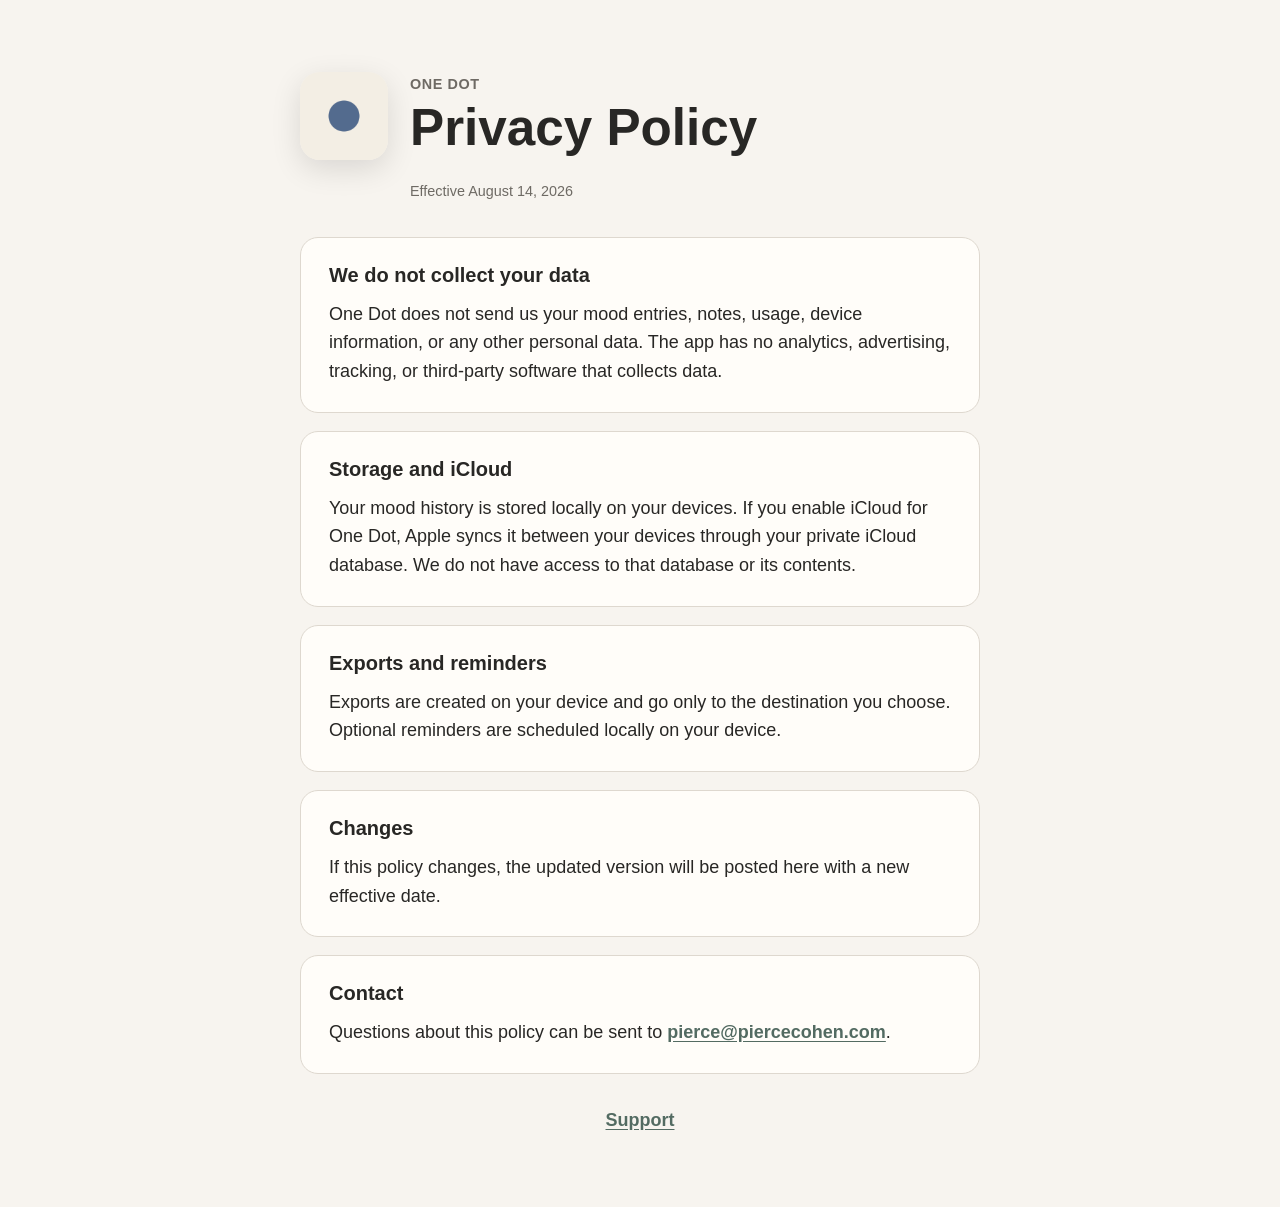
==== privacy.html @ aae86b05 "Publish One Dot support and privacy pages" ====
<!doctype html>
<html lang="en">
  <head>
    <meta charset="utf-8" />
    <meta name="viewport" content="width=device-width, initial-scale=1" />
    <meta name="description" content="Privacy policy for the One Dot mood tracking app." />
    <title>One Dot Privacy Policy</title>
    <link rel="icon" href="icon.png" />
    <link rel="apple-touch-icon" href="icon.png" />
    <link rel="stylesheet" href="styles.css" />
  </head>
  <body>
    <main>
      <header>
        <img class="app-icon" src="icon.png" alt="One Dot app icon" />
        <div>
          <p class="eyebrow">One Dot</p>
          <h1>Privacy Policy</h1>
        </div>
      </header>

      <p class="effective-date">Effective August 14, 2026</p>

      <section aria-labelledby="collection-heading">
        <h2 id="collection-heading">We do not collect your data</h2>
        <p>
          One Dot does not send us your mood entries, notes, usage, device information, or any
          other personal data. The app has no analytics, advertising, tracking, or third-party
          software that collects data.
        </p>
      </section>

      <section aria-labelledby="storage-heading">
        <h2 id="storage-heading">Storage and iCloud</h2>
        <p>
          Your mood history is stored locally on your devices. If you enable iCloud for One Dot,
          Apple syncs it between your devices through your private iCloud database. We do not have
          access to that database or its contents.
        </p>
      </section>

      <section aria-labelledby="exports-heading">
        <h2 id="exports-heading">Exports and reminders</h2>
        <p>
          Exports are created on your device and go only to the destination you choose. Optional
          reminders are scheduled locally on your device.
        </p>
      </section>

      <section aria-labelledby="changes-heading">
        <h2 id="changes-heading">Changes</h2>
        <p>
          If this policy changes, the updated version will be posted here with a new effective
          date.
        </p>
      </section>

      <section aria-labelledby="contact-heading">
        <h2 id="contact-heading">Contact</h2>
        <p>
          Questions about this policy can be sent to
          <a href="mailto:pierce@piercecohen.com?subject=One%20Dot%20Privacy">pierce@piercecohen.com</a>.
        </p>
      </section>

      <nav aria-label="Support">
        <a href="index.html">Support</a>
      </nav>
    </main>
  </body>
</html>
---- styles.css ----
:root {
  color-scheme: light dark;
  --canvas: #f7f4ef;
  --surface: #fffdf9;
  --text: #282725;
  --secondary: #6e6a64;
  --accent: #536b62;
  --border: #ded8cf;
}

@media (prefers-color-scheme: dark) {
  :root {
    --canvas: #171816;
    --surface: #20211f;
    --text: #f1eee8;
    --secondary: #b8b2a9;
    --accent: #a9c8bb;
    --border: #3b3c38;
  }
}

* {
  box-sizing: border-box;
}

body {
  margin: 0;
  background: var(--canvas);
  color: var(--text);
  font-family: ui-rounded, "SF Pro Rounded", -apple-system, BlinkMacSystemFont, "Segoe UI", sans-serif;
  font-size: 18px;
  line-height: 1.6;
}

main {
  width: min(680px, calc(100% - 40px));
  margin: 0 auto;
  padding: 72px 0;
}

header {
  display: flex;
  align-items: center;
  gap: 22px;
  margin-bottom: 48px;
}

.app-icon {
  width: 88px;
  height: 88px;
  border-radius: 20px;
  box-shadow: 0 9px 30px rgb(0 0 0 / 12%);
}

.eyebrow {
  margin: 0 0 2px;
  color: var(--secondary);
  font-size: 0.9rem;
  font-weight: 650;
  letter-spacing: 0.04em;
  text-transform: uppercase;
}

h1,
h2 {
  line-height: 1.18;
}

h1 {
  margin: 0;
  font-size: clamp(2.1rem, 8vw, 3.2rem);
}

h2 {
  margin: 0 0 12px;
  font-size: 1.25rem;
}

section {
  margin-top: 18px;
  padding: 26px 28px;
  border: 1px solid var(--border);
  border-radius: 18px;
  background: var(--surface);
}

p {
  margin: 0;
}

p + p {
  margin-top: 14px;
}

.effective-date {
  margin: -28px 0 34px 110px;
  color: var(--secondary);
  font-size: 0.9rem;
}

a {
  color: var(--accent);
  font-weight: 650;
  text-underline-offset: 0.15em;
}

nav {
  margin-top: 32px;
  text-align: center;
}

@media (max-width: 520px) {
  body {
    font-size: 17px;
  }

  main {
    padding: 42px 0;
  }

  header {
    align-items: flex-start;
  }

  .app-icon {
    width: 72px;
    height: 72px;
    border-radius: 17px;
  }

  .effective-date {
    margin: -30px 0 30px 94px;
  }

  section {
    padding: 22px;
  }
}
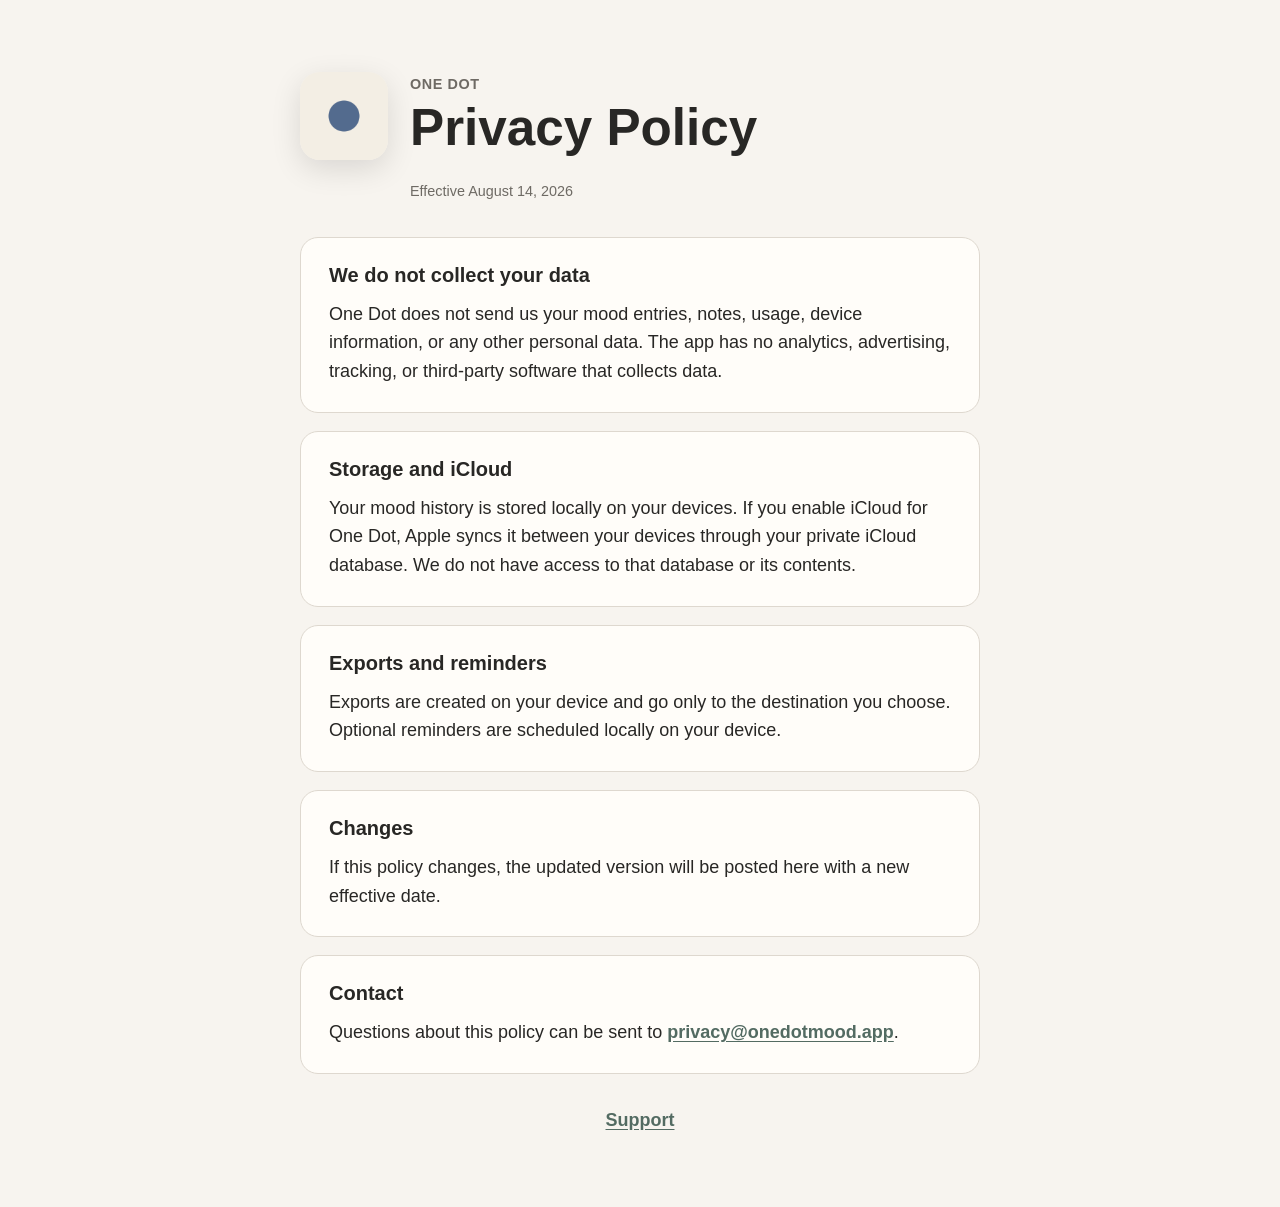
==== commit e6fd7c9d: "Use the onedotmood.app domain" ====
--- a/privacy.html
+++ b/privacy.html
@@ -59,7 +59,7 @@
         <h2 id="contact-heading">Contact</h2>
         <p>
           Questions about this policy can be sent to
-          <a href="mailto:pierce@piercecohen.com?subject=One%20Dot%20Privacy">pierce@piercecohen.com</a>.
+          <a href="mailto:privacy@onedotmood.app?subject=One%20Dot%20Privacy">privacy@onedotmood.app</a>.
         </p>
       </section>
 
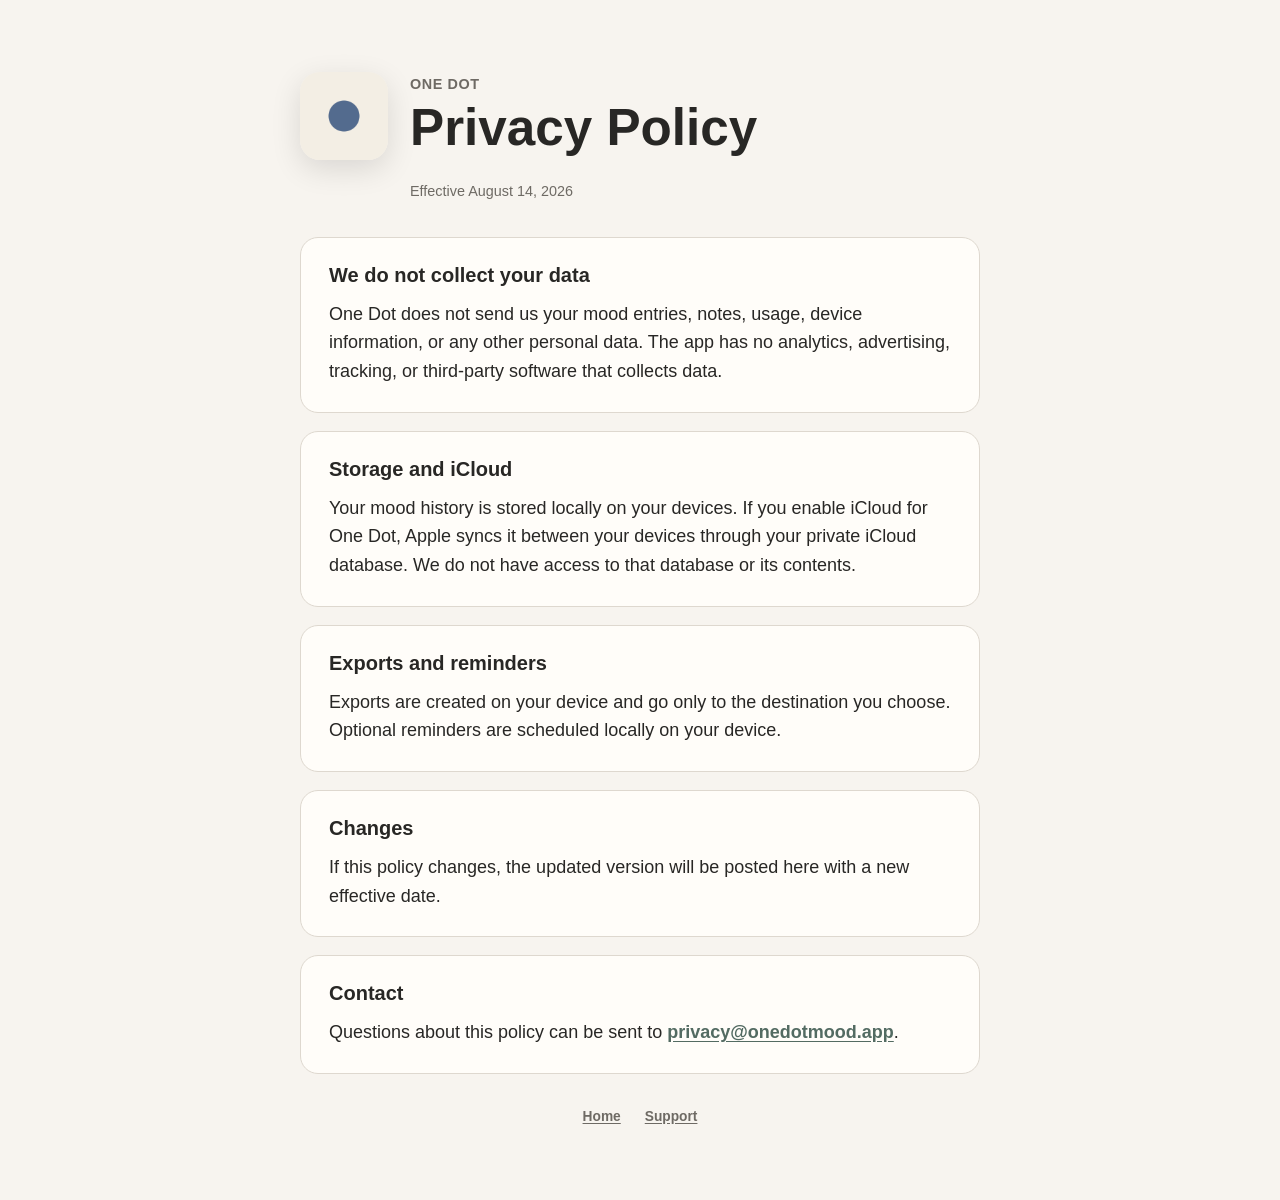
==== commit 2fb29aff: "Publish One Dot landing page" ====
--- a/privacy.html
+++ b/privacy.html
@@ -10,9 +10,11 @@
     <link rel="stylesheet" href="styles.css" />
   </head>
   <body>
-    <main>
-      <header>
-        <img class="app-icon" src="icon.png" alt="One Dot app icon" />
+    <main class="content-main">
+      <header class="content-header">
+        <a class="app-icon-home" href="index.html" aria-label="One Dot home">
+          <img class="app-icon" src="icon.png" alt="" />
+        </a>
         <div>
           <p class="eyebrow">One Dot</p>
           <h1>Privacy Policy</h1>
@@ -63,8 +65,9 @@
         </p>
       </section>
 
-      <nav aria-label="Support">
-        <a href="index.html">Support</a>
+      <nav class="content-nav" aria-label="One Dot">
+        <a href="index.html">Home</a>
+        <a href="support.html">Support</a>
       </nav>
     </main>
   </body>
--- a/styles.css
+++ b/styles.css
@@ -6,6 +6,8 @@
   --secondary: #6e6a64;
   --accent: #536b62;
   --border: #ded8cf;
+  --focus: #536b62;
+  --shadow: rgb(0 0 0 / 0.12);
 }
 
 @media (prefers-color-scheme: dark) {
@@ -16,11 +18,16 @@
     --secondary: #b8b2a9;
     --accent: #a9c8bb;
     --border: #3b3c38;
+    --focus: #a9c8bb;
   }
 }
 
 * {
   box-sizing: border-box;
+}
+
+html {
+  background: var(--canvas);
 }
 
 body {
@@ -32,24 +39,144 @@
   line-height: 1.6;
 }
 
-main {
+a {
+  color: var(--accent);
+  font-weight: 650;
+  text-underline-offset: 0.15em;
+}
+
+a:focus-visible {
+  outline: 3px solid var(--focus);
+  outline-offset: 4px;
+}
+
+.landing-shell {
+  display: grid;
+  min-height: 100svh;
+  grid-template-rows: minmax(0, 1fr) auto;
+}
+
+.landing-main {
+  display: flex;
+  width: min(760px, calc(100% - 40px));
+  margin: auto;
+  padding: clamp(72px, 12vh, 132px) 0 64px;
+  flex-direction: column;
+  align-items: center;
+  text-align: center;
+}
+
+.app-identity {
+  display: inline-flex;
+  border-radius: 32px;
+  color: var(--text);
+  flex-direction: column;
+  align-items: center;
+  gap: 18px;
+  text-decoration: none;
+}
+
+.landing-icon {
+  width: clamp(112px, 20vw, 152px);
+  height: auto;
+  border-radius: 24%;
+  box-shadow: 0 18px 54px var(--shadow);
+  transition:
+    transform 240ms cubic-bezier(0.16, 1, 0.3, 1),
+    box-shadow 240ms cubic-bezier(0.16, 1, 0.3, 1);
+}
+
+.app-identity:hover .landing-icon {
+  box-shadow: 0 24px 64px var(--shadow);
+  transform: translateY(-3px) scale(1.015);
+}
+
+.landing-name {
+  font-size: 1.05rem;
+  font-weight: 720;
+  letter-spacing: -0.015em;
+}
+
+.landing-copy {
+  margin-top: clamp(42px, 7vh, 68px);
+}
+
+.landing-copy p {
+  max-width: 590px;
+  margin: 0 auto;
+  color: var(--secondary);
+  font-size: clamp(1.05rem, 2.5vw, 1.3rem);
+  line-height: 1.55;
+}
+
+.closing-line {
+  white-space: nowrap;
+}
+
+.store-link {
+  display: inline-flex;
+  min-height: 52px;
+  margin-top: 40px;
+  padding: 12px 20px;
+  border: 1px solid var(--border);
+  border-radius: 999px;
+  background: var(--surface);
+  align-items: center;
+  gap: 9px;
+  color: var(--text);
+  text-decoration: none;
+  transition:
+    transform 220ms cubic-bezier(0.16, 1, 0.3, 1),
+    border-color 220ms cubic-bezier(0.16, 1, 0.3, 1);
+}
+
+.store-link:hover {
+  border-color: var(--accent);
+  transform: translateY(-2px);
+}
+
+.landing-footer {
+  padding: 24px 20px 32px;
+}
+
+.landing-footer nav,
+.content-nav {
+  display: flex;
+  justify-content: center;
+  gap: 24px;
+}
+
+.landing-footer a,
+.content-nav a {
+  color: var(--secondary);
+  font-size: 0.86rem;
+  font-weight: 600;
+}
+
+.content-main {
   width: min(680px, calc(100% - 40px));
   margin: 0 auto;
   padding: 72px 0;
 }
 
-header {
+.content-header {
   display: flex;
   align-items: center;
   gap: 22px;
   margin-bottom: 48px;
+}
+
+.app-icon-home {
+  display: block;
+  border-radius: 20px;
+  line-height: 0;
 }
 
 .app-icon {
   width: 88px;
   height: 88px;
   border-radius: 20px;
-  box-shadow: 0 9px 30px rgb(0 0 0 / 12%);
+  box-shadow: 0 9px 30px var(--shadow);
 }
 
 .eyebrow {
@@ -66,7 +193,7 @@
   line-height: 1.18;
 }
 
-h1 {
+.content-main h1 {
   margin: 0;
   font-size: clamp(2.1rem, 8vw, 3.2rem);
 }
@@ -98,15 +225,15 @@
   font-size: 0.9rem;
 }
 
-a {
-  color: var(--accent);
-  font-weight: 650;
-  text-underline-offset: 0.15em;
-}
-
-nav {
+.content-nav {
   margin-top: 32px;
-  text-align: center;
+}
+
+@media (prefers-reduced-motion: reduce) {
+  .landing-icon,
+  .store-link {
+    transition: none;
+  }
 }
 
 @media (max-width: 520px) {
@@ -114,18 +241,34 @@
     font-size: 17px;
   }
 
-  main {
+  .landing-main {
+    padding-top: 64px;
+  }
+
+  .landing-copy {
+    margin-top: 38px;
+  }
+
+  .landing-footer {
+    padding-bottom: 24px;
+  }
+
+  .content-main {
     padding: 42px 0;
   }
 
-  header {
+  .content-header {
     align-items: flex-start;
+  }
+
+  .app-icon-home,
+  .app-icon {
+    border-radius: 17px;
   }
 
   .app-icon {
     width: 72px;
     height: 72px;
-    border-radius: 17px;
   }
 
   .effective-date {
